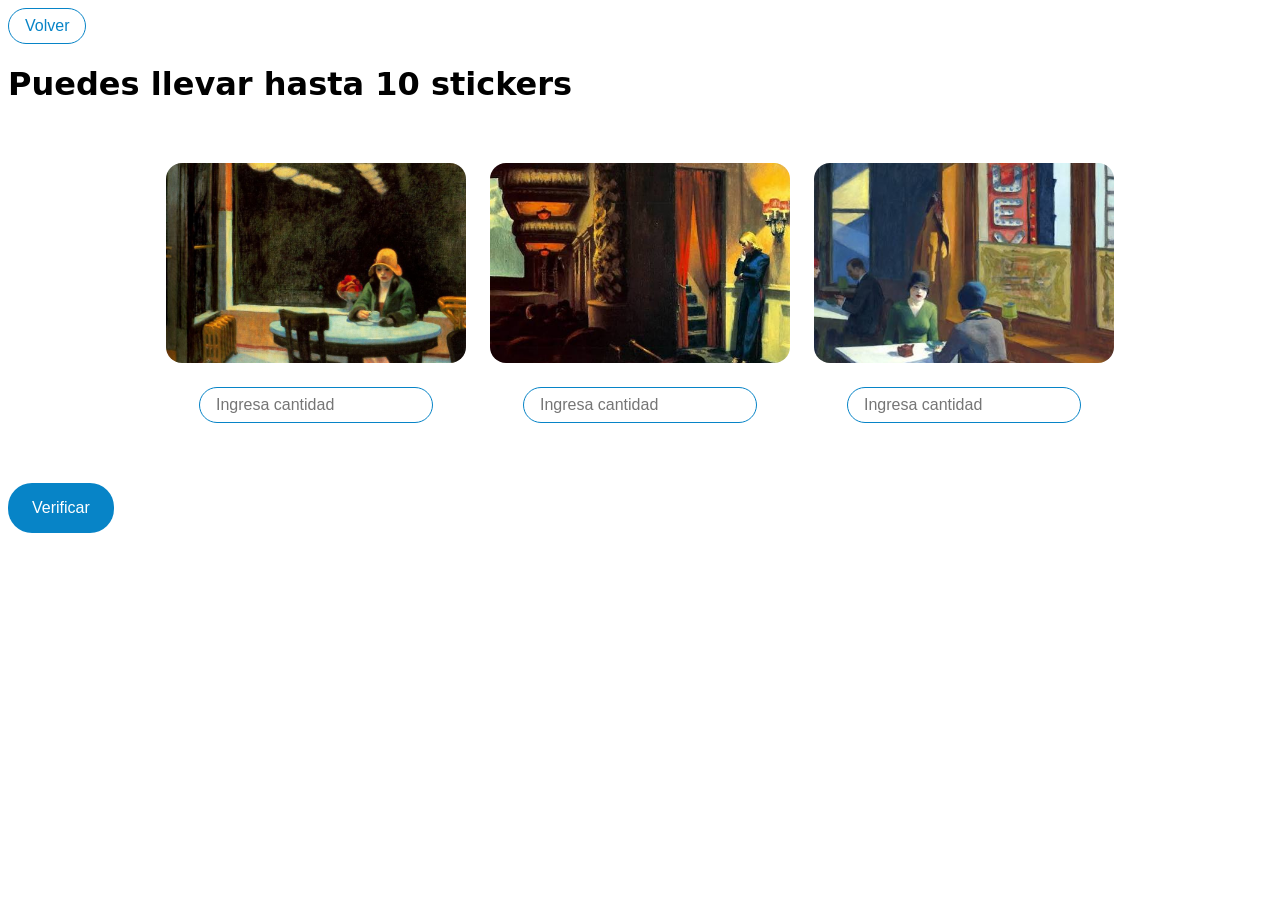
==== requerimiento2.html @ a0fc4bcc "subiendo proyecto" ====
<!DOCTYPE html>
<html lang="es">
<head>
    <meta charset="UTF-8">
    <meta name="viewport" content="width=device-width, initial-scale=1.0">
    <title>Requerimiento 2</title>
    <link rel="stylesheet" href="./assets/css/style.css">
</head>
<body>
    <a href="./index.html">
    <button class="back">Volver</button>
    </a>
    <h1>Puedes llevar hasta 10 stickers</h1>
    <div class="stickers">
        <div class="input">
            <img class="img" src="./assets/img/Sticker1.jpg" alt="Edward Hopper 1">
            <input
            type="number"
            id="sticker1"
            placeholder="Ingresa cantidad"
            />
        </div> 
        <div class="input">
            <img class="img" src="./assets/img/Sticker2.jpeg" alt="Edward Hopper 1">
            <input
            type="number"
            id="sticker2"
            placeholder="Ingresa cantidad"
            />
        </div>
        <div class="input">
            <img class="img" src="./assets/img/Sticker3.jpeg" alt="Edward Hopper 1">
            <input
            type="number"
            id="sticker3"
            placeholder="Ingresa cantidad"
            />
        </div> 
    </div>
    <h3></h3>
    <button
        onclick="
            var sticker1 = Number(document.querySelector('#sticker1').value)
            var sticker2 = Number(document.querySelector('#sticker2').value)
            var sticker3 = Number(document.querySelector('#sticker3').value)
            var respuesta = document.querySelector('h3')

            var stickersTotal = sticker1 + sticker2 + sticker3;

            if (stickersTotal < 0 || sticker1 < 0 ||  sticker2 < 0 || sticker3 < 0) {
            respuesta.innerHTML = '¿Nos quieres regalar stickers? 🫪 Por favor, ingresa solo números positivos 🥳';
            }else if (stickersTotal == 1) {
            respuesta.innerHTML = 'Llevas ' + stickersTotal + ' sticker de 10 🖖';
            }else if (stickersTotal <= 10) {
            respuesta.innerHTML = 'Llevas ' + stickersTotal + ' stickers de 10 🖖';
            }else{
            respuesta.innerHTML = 'Llevas demasiados stickers, no te aproveches 🙄'
        }"> Verificar </button>
    <script src="./assets/js/script.js"></script>
</body>
</html>
---- assets/css/style.css ----
.contenido {
    justify-content: center;
    align-content: center;
    align-items: center;
    text-align: center;
    height: 100vh;
}

.contenidohome {
    display: flex;
    flex-direction: column;
    justify-content: center;
    align-content: center;
    align-items: center;
    text-align: center;
    gap: 28px;
    height: 100vh;
}

.stickers {
    display: flex;
    justify-content: center;
    flex-wrap: wrap;
    gap: 24px;
    margin: 60px;
}

.numeros {
    display: flex;
    justify-content: center;
    flex-wrap: wrap;
    gap: 8px;
    margin: 20px;
}

.img {
    height: 200px;
    width: 300px;
    object-fit: cover;
    border-radius: 16px;
}

img {
    display: flex;
    justify-content: center;
    width: 100%;
    object-fit: fill;
}
.input {
    display:flex;
    justify-content: center;
    gap: 24px;
    width: 300px;
    flex-wrap: wrap;
}

button {
    font-size: medium;
    padding: 16px;
    padding-left: 24px;
    padding-right: 24px;
    border-radius: 24px;
    background-color: rgb(7, 132, 199);
    border: none;
    color: rgb(255, 255, 255) 
}

.back, input {
    font-size: medium;
    padding: 8px;
    padding-left: 16px;
    padding-right: 16px;
    border-radius: 24px;
    background-color: rgba(255, 255, 255, 0.603);
    border: 1px solid rgb(7, 132, 199);
    color: rgb(7, 132, 199) 
    
}

select {
        font-size: medium;
    padding: 8px;
    padding-left: 16px;
    padding-right: 16px;
    border-radius: 24px;
    background-color: rgb(228, 245, 253);
    border: 1px solid rgb(7, 132, 199);
    color: rgb(7, 132, 199)
}

a {
    display: flex;
    text-decoration: none;
}

body {
    height: 100vh;
    font-family: system-ui, -apple-system, BlinkMacSystemFont, 'Segoe UI', Roboto, Oxygen, Ubuntu, Cantarell, 'Open Sans', 'Helvetica Neue', sans-serif
}
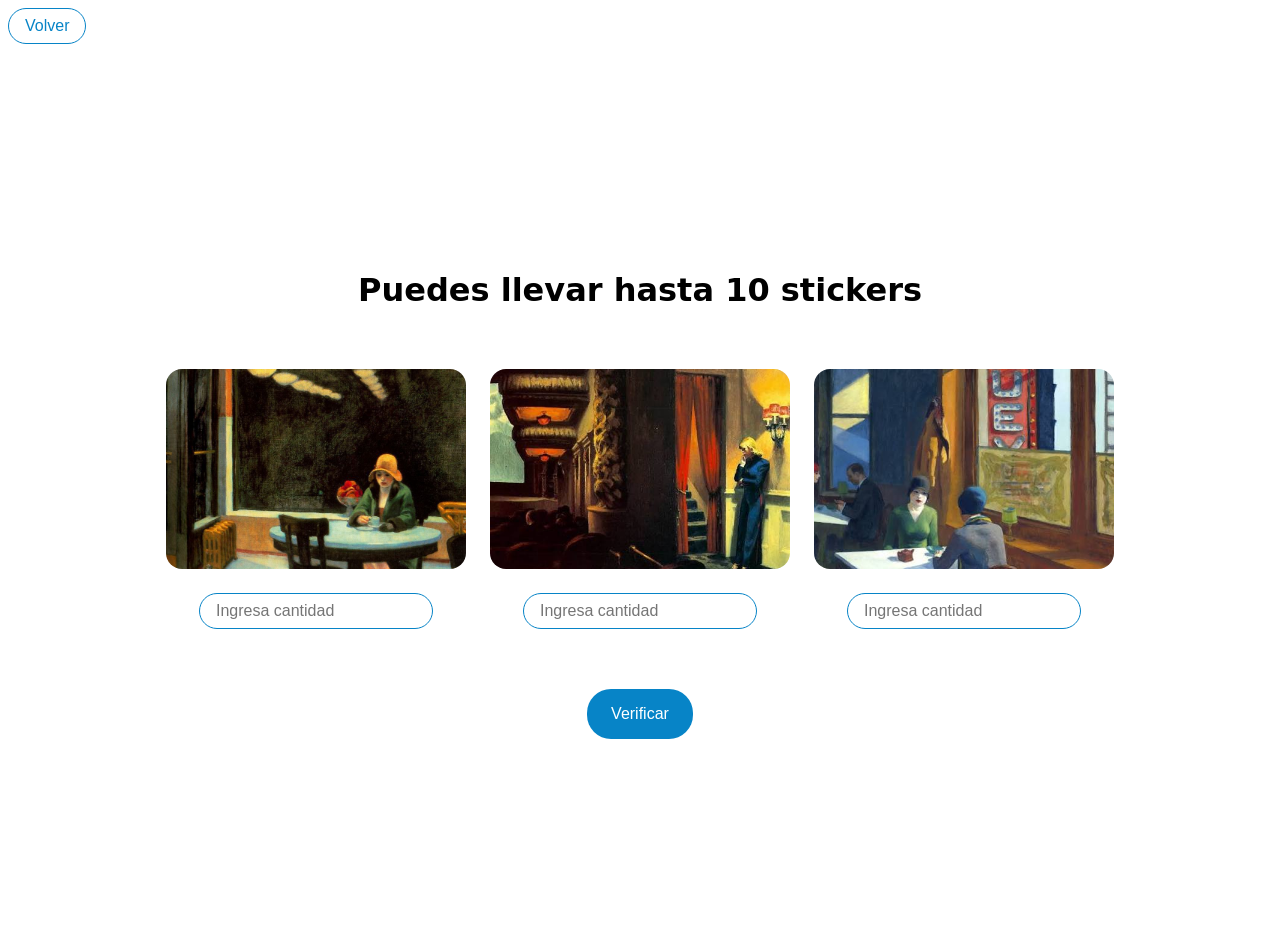
==== commit 7138dbdf: "readme" ====
--- a/requerimiento2.html
+++ b/requerimiento2.html
@@ -10,6 +10,7 @@
     <a href="./index.html">
     <button class="back">Volver</button>
     </a>
+    <div class="contenido">
     <h1>Puedes llevar hasta 10 stickers</h1>
     <div class="stickers">
         <div class="input">
@@ -56,6 +57,8 @@
             }else{
             respuesta.innerHTML = 'Llevas demasiados stickers, no te aproveches 🙄'
         }"> Verificar </button>
+
+    </div>
     <script src="./assets/js/script.js"></script>
 </body>
 </html>
